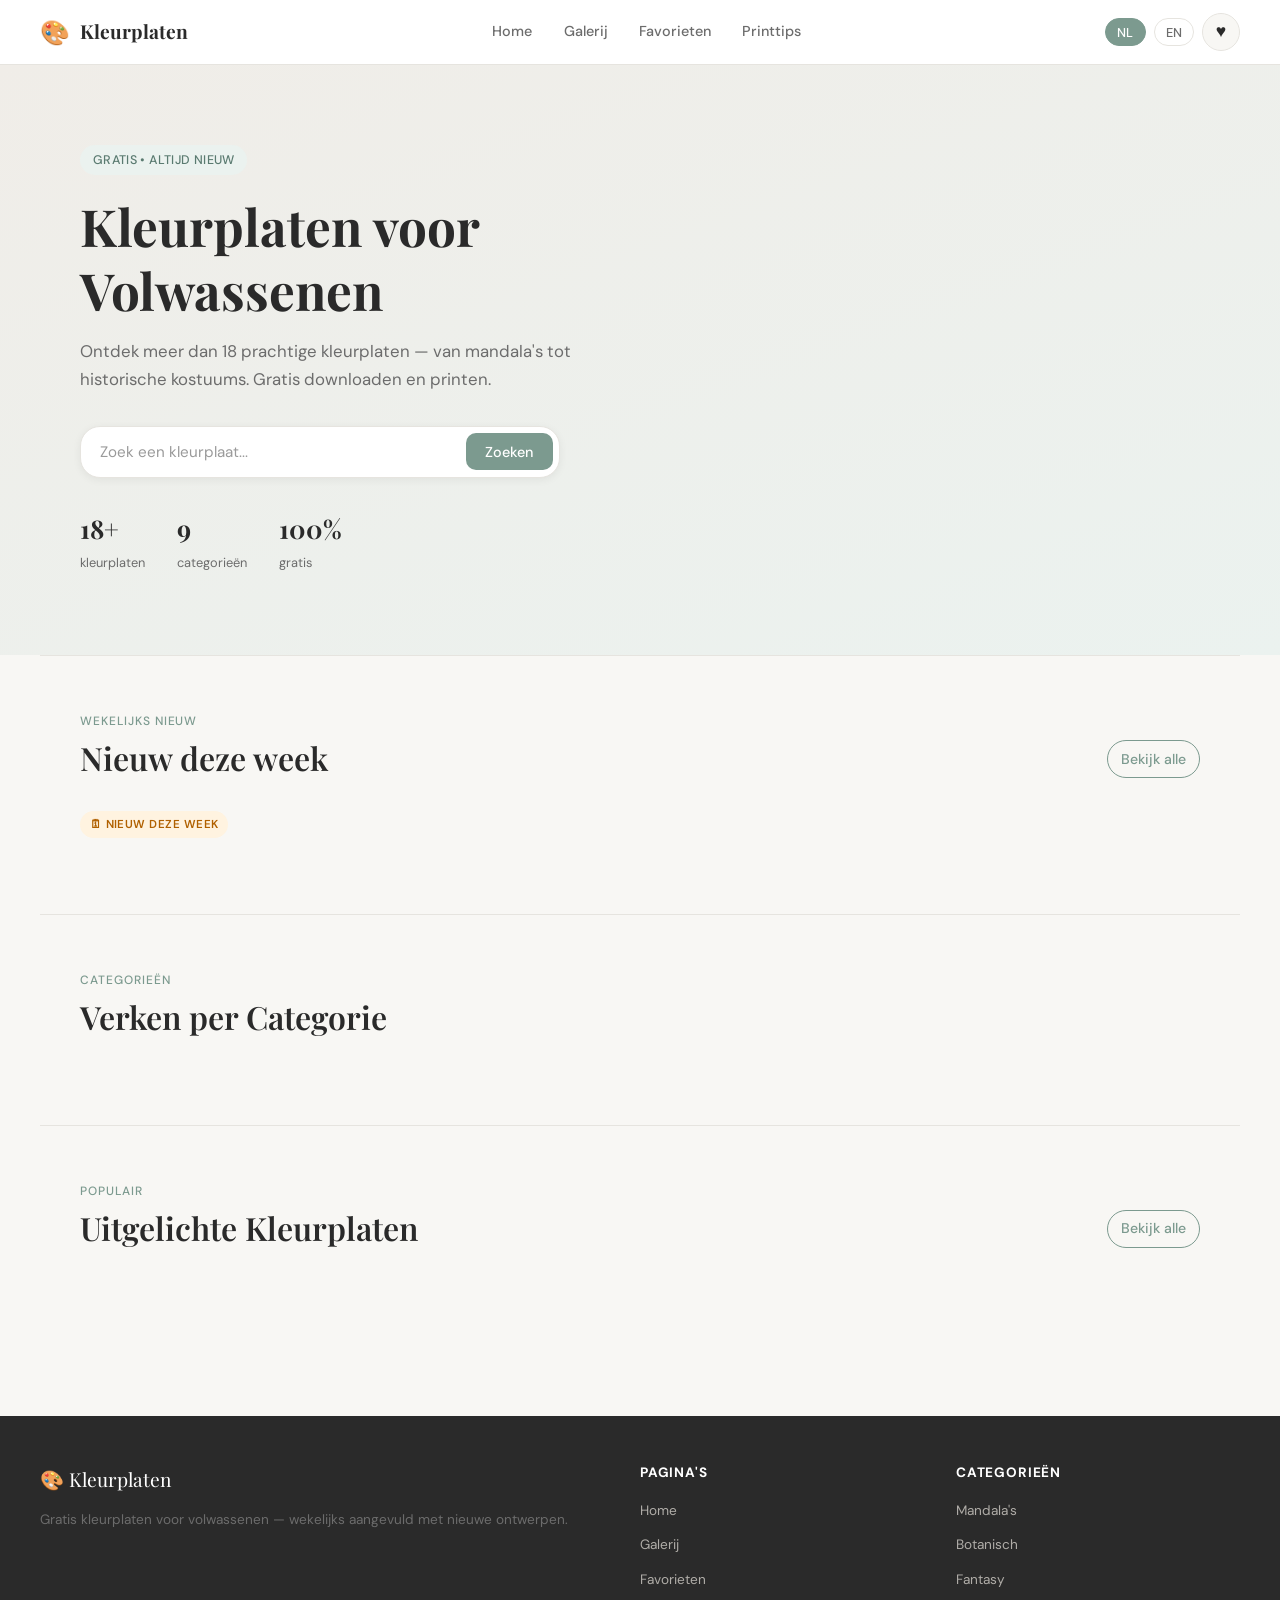
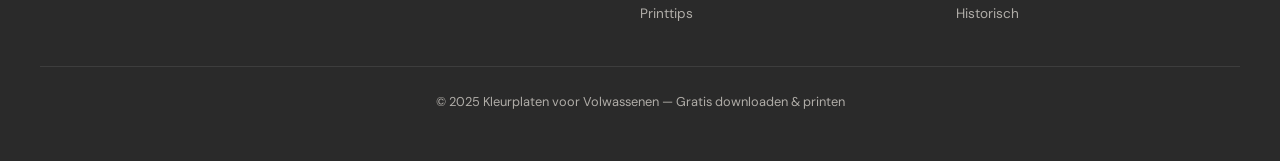
==== index.html @ 1e4259ff "Initial commit: gratis kleurplaten website voor volwassenen 18 kleurplaten in 9 categorieen, zoek + " ====
<!DOCTYPE html>
<html lang="nl">
<head>
  <meta charset="UTF-8"/>
  <meta name="viewport" content="width=device-width, initial-scale=1.0"/>
  <meta name="description" content="Gratis kleurplaten voor volwassenen — mandala's, botanisch, fantasy, pin-up, historische kostuums en meer. Wekelijks nieuw."/>
  <title>Kleurplaten voor Volwassenen — Gratis</title>
  <link rel="stylesheet" href="css/style.css"/>
  <link rel="icon" href="data:image/svg+xml,<svg xmlns='http://www.w3.org/2000/svg' viewBox='0 0 32 32'><text y='26' font-size='26'>🎨</text></svg>"/>
</head>
<body>

<!-- Navigation -->
<nav class="nav">
  <div class="nav-inner">
    <a href="index.html" class="nav-logo">
      <span class="nav-logo-icon">🎨</span>
      Kleurplaten
    </a>
    <ul class="nav-links">
      <li><a href="index.html"     data-i18n="nav_home">Home</a></li>
      <li><a href="galerij.html"   data-i18n="nav_gallery">Galerij</a></li>
      <li><a href="favorieten.html" data-i18n="nav_favorites">Favorieten</a></li>
      <li><a href="tips.html"      data-i18n="nav_tips">Printtips</a></li>
    </ul>
    <div class="nav-right">
      <button class="lang-btn" data-lang="nl">NL</button>
      <button class="lang-btn" data-lang="en">EN</button>
      <a href="favorieten.html" class="nav-fav-btn" title="Favorieten">
        ♥ <span class="fav-count hidden">0</span>
      </a>
    </div>
  </div>
</nav>

<!-- Hero -->
<section style="background:linear-gradient(160deg,#F0EDE8 0%,#EBF2EF 100%); overflow:hidden;">
  <div class="hero">
    <div class="hero-text">
      <span class="hero-badge" data-i18n="hero_badge">Gratis • Altijd nieuw</span>
      <h1 data-i18n="hero_title">Kleurplaten voor Volwassenen</h1>
      <p data-i18n="hero_sub">Ontdek meer dan 18 prachtige kleurplaten — van mandala's tot historische kostuums. Gratis downloaden en printen.</p>
      <div class="hero-search">
        <input id="hero-search-input" type="text" data-i18n="hero_search_ph" data-i18n-attr="placeholder" placeholder="Zoek een kleurplaat..."/>
        <button class="btn-search" id="hero-search-btn" data-i18n="hero_btn">Zoeken</button>
      </div>
      <div class="hero-stats">
        <div>
          <span class="hero-stat-num" data-i18n="pages_count">18+</span>
          <span class="hero-stat-label" data-i18n="stat_pages">kleurplaten</span>
        </div>
        <div>
          <span class="hero-stat-num" data-i18n="cats_count">9</span>
          <span class="hero-stat-label" data-i18n="stat_cats">categorieën</span>
        </div>
        <div>
          <span class="hero-stat-num" data-i18n="free_label">100%</span>
          <span class="hero-stat-label" data-i18n="stat_free">gratis</span>
        </div>
      </div>
    </div>
    <div class="hero-art" id="hero-art"></div>
  </div>
</section>

<hr class="divider"/>

<!-- Nieuw deze week -->
<div class="section">
  <div class="section-header">
    <div>
      <p class="section-tag" data-i18n="new_week_tag">Wekelijks Nieuw</p>
      <h2 data-i18n="new_week_title">Nieuw deze week</h2>
    </div>
    <a href="galerij.html" class="see-all" data-i18n="see_all">Bekijk alle</a>
  </div>
  <span class="week-badge" data-i18n="weekly_badge">🗓 Nieuw deze week</span>
  <div style="margin-top:1.2rem;" class="cards-grid" id="new-grid"></div>
</div>

<hr class="divider"/>

<!-- Categorieën -->
<div class="section">
  <div class="section-header">
    <div>
      <p class="section-tag" data-i18n="cat_tag">Categorieën</p>
      <h2 data-i18n="cat_title">Verken per Categorie</h2>
    </div>
  </div>
  <div class="category-grid" id="cat-grid"></div>
</div>

<hr class="divider"/>

<!-- Uitgelicht -->
<div class="section">
  <div class="section-header">
    <div>
      <p class="section-tag" data-i18n="featured_tag">Populair</p>
      <h2 data-i18n="featured_title">Uitgelichte Kleurplaten</h2>
    </div>
    <a href="galerij.html" class="see-all" data-i18n="see_all">Bekijk alle</a>
  </div>
  <div class="cards-grid" id="featured-grid"></div>
</div>

<!-- Footer -->
<footer class="footer">
  <div class="footer-inner">
    <div>
      <div class="footer-brand">🎨 Kleurplaten</div>
      <p data-i18n="footer_desc">Gratis kleurplaten voor volwassenen — wekelijks aangevuld met nieuwe ontwerpen.</p>
    </div>
    <div>
      <h4 data-i18n="footer_pages">Pagina's</h4>
      <ul>
        <li><a href="index.html"      data-i18n="nav_home">Home</a></li>
        <li><a href="galerij.html"    data-i18n="nav_gallery">Galerij</a></li>
        <li><a href="favorieten.html" data-i18n="nav_favorites">Favorieten</a></li>
        <li><a href="tips.html"       data-i18n="nav_tips">Printtips</a></li>
      </ul>
    </div>
    <div>
      <h4 data-i18n="footer_cats">Categorieën</h4>
      <ul>
        <li><a href="galerij.html?cat=mandala">Mandala's</a></li>
        <li><a href="galerij.html?cat=botanisch">Botanisch</a></li>
        <li><a href="galerij.html?cat=fantasy">Fantasy</a></li>
        <li><a href="galerij.html?cat=historisch">Historisch</a></li>
      </ul>
    </div>
  </div>
  <div class="footer-bottom">© 2025 Kleurplaten voor Volwassenen — Gratis downloaden & printen</div>
</footer>

<script src="js/data.js"></script>
<script src="js/i18n.js"></script>
<script src="js/app.js"></script>
</body>
</html>
---- css/style.css ----
@import url('https://fonts.googleapis.com/css2?family=Playfair+Display:wght@400;600;700&family=DM+Sans:wght@300;400;500&display=swap');

/* ── Design tokens ── */
:root {
  --bg:          #F8F7F4;
  --bg-card:     #FFFFFF;
  --bg-nav:      #FFFFFFEE;
  --text:        #2A2A2A;
  --text-muted:  #6C6C6C;
  --text-light:  #9A9A9A;
  --accent:      #7C9A8F;
  --accent-dark: #5A7A70;
  --accent-bg:   #EBF2EF;
  --border:      #E6E4DF;
  --shadow-sm:   0 2px 8px rgba(0,0,0,0.06);
  --shadow-md:   0 6px 20px rgba(0,0,0,0.10);
  --shadow-lg:   0 12px 40px rgba(0,0,0,0.14);
  --radius-sm:   8px;
  --radius:      14px;
  --radius-lg:   20px;
  --font-h:      'Playfair Display', Georgia, serif;
  --font-b:      'DM Sans', -apple-system, sans-serif;
  --transition:  all 0.22s ease;
}

/* ── Reset ── */
*, *::before, *::after { box-sizing: border-box; margin: 0; padding: 0; }
html { scroll-behavior: smooth; }
body {
  font-family: var(--font-b);
  background: var(--bg);
  color: var(--text);
  line-height: 1.65;
  font-size: 16px;
}
img, svg { display: block; max-width: 100%; }
a { color: inherit; text-decoration: none; }
button { cursor: pointer; font-family: var(--font-b); border: none; background: none; }
ul { list-style: none; }

/* ── Typography ── */
h1,h2,h3,h4 { font-family: var(--font-h); line-height: 1.25; color: var(--text); }
h1 { font-size: clamp(2rem, 5vw, 3.2rem); font-weight: 700; }
h2 { font-size: clamp(1.4rem, 3vw, 2rem); font-weight: 600; }
h3 { font-size: 1.15rem; font-weight: 600; }
p  { color: var(--text-muted); }

/* ── Navigation ── */
.nav {
  position: sticky; top: 0; z-index: 100;
  background: var(--bg-nav);
  backdrop-filter: blur(12px);
  border-bottom: 1px solid var(--border);
  padding: 0 clamp(1rem, 4vw, 2.5rem);
}
.nav-inner {
  max-width: 1200px; margin: 0 auto;
  display: flex; align-items: center; justify-content: space-between;
  height: 64px; gap: 1rem;
}
.nav-logo {
  display: flex; align-items: center; gap: 10px;
  font-family: var(--font-h); font-size: 1.2rem; font-weight: 700;
  color: var(--text); white-space: nowrap;
}
.nav-logo-icon { font-size: 1.5rem; }
.nav-links {
  display: flex; align-items: center; gap: 0.25rem;
}
.nav-links a {
  padding: 0.4rem 0.85rem;
  border-radius: var(--radius-sm);
  font-size: 0.9rem; font-weight: 500; color: var(--text-muted);
  transition: var(--transition);
}
.nav-links a:hover, .nav-links a.active {
  background: var(--accent-bg); color: var(--accent-dark);
}
.nav-right { display: flex; align-items: center; gap: 0.5rem; }
.lang-btn {
  padding: 0.3rem 0.7rem;
  border: 1px solid var(--border);
  border-radius: 20px;
  font-size: 0.8rem; font-weight: 500;
  color: var(--text-muted);
  transition: var(--transition);
}
.lang-btn:hover, .lang-btn.active {
  background: var(--accent); color: white; border-color: var(--accent);
}
.nav-fav-btn {
  position: relative;
  width: 38px; height: 38px;
  border-radius: 50%;
  background: var(--bg);
  border: 1px solid var(--border);
  display: flex; align-items: center; justify-content: center;
  font-size: 1.1rem; transition: var(--transition);
}
.nav-fav-btn:hover { background: var(--accent-bg); }
.fav-count {
  position: absolute; top: -4px; right: -4px;
  background: var(--accent); color: white;
  font-size: 0.65rem; font-weight: 700;
  width: 18px; height: 18px; border-radius: 50%;
  display: flex; align-items: center; justify-content: center;
}
.fav-count.hidden { display: none; }

/* ── Hero ── */
.hero {
  padding: clamp(3rem, 8vw, 5rem) clamp(1rem, 4vw, 2.5rem);
  max-width: 1200px; margin: 0 auto;
  display: grid; grid-template-columns: 1fr 1fr;
  gap: 2rem; align-items: center;
}
.hero-text { max-width: 520px; }
.hero-badge {
  display: inline-block;
  background: var(--accent-bg); color: var(--accent-dark);
  font-size: 0.78rem; font-weight: 500;
  padding: 0.3rem 0.8rem; border-radius: 20px;
  margin-bottom: 1.2rem; letter-spacing: 0.03em; text-transform: uppercase;
}
.hero h1 { margin-bottom: 1rem; }
.hero p { font-size: 1.05rem; margin-bottom: 2rem; }
.hero-search {
  display: flex; gap: 0.5rem;
  background: white; border: 1.5px solid var(--border);
  border-radius: var(--radius-lg);
  padding: 0.4rem 0.4rem 0.4rem 1.2rem;
  box-shadow: var(--shadow-sm);
  max-width: 480px;
}
.hero-search input {
  flex: 1; border: none; outline: none; background: transparent;
  font-family: var(--font-b); font-size: 0.95rem; color: var(--text);
}
.hero-search input::placeholder { color: var(--text-light); }
.btn-search {
  background: var(--accent); color: white;
  padding: 0.6rem 1.2rem; border-radius: 10px;
  font-size: 0.9rem; font-weight: 500;
  transition: var(--transition);
}
.btn-search:hover { background: var(--accent-dark); }
.hero-stats { display: flex; gap: 2rem; margin-top: 1.8rem; }
.hero-stat-num { font-family: var(--font-h); font-size: 1.6rem; font-weight: 700; color: var(--text); display: block; }
.hero-stat-label { font-size: 0.8rem; color: var(--text-muted); }
.hero-art {
  display: grid; grid-template-columns: repeat(3, 1fr); gap: 0.75rem;
}
.hero-art-card {
  background: white; border-radius: var(--radius);
  overflow: hidden; box-shadow: var(--shadow-sm);
  transition: var(--transition);
  border: 1px solid var(--border);
}
.hero-art-card:hover { transform: translateY(-3px); box-shadow: var(--shadow-md); }
.hero-art-card svg { width: 100%; height: auto; }
.hero-art-card:nth-child(2) { transform: translateY(12px); }
.hero-art-card:nth-child(2):hover { transform: translateY(9px); }

/* ── Section wrapper ── */
.section {
  padding: clamp(2rem, 5vw, 3.5rem) clamp(1rem, 4vw, 2.5rem);
  max-width: 1200px; margin: 0 auto;
}
.section-header {
  display: flex; align-items: flex-end; justify-content: space-between;
  margin-bottom: 2rem; gap: 1rem;
}
.section-header h2 { margin: 0; }
.section-tag {
  font-size: 0.75rem; text-transform: uppercase; letter-spacing: 0.08em;
  color: var(--accent); font-weight: 500; margin-bottom: 0.4rem;
}
.see-all {
  font-size: 0.88rem; color: var(--accent); font-weight: 500;
  padding: 0.4rem 0.8rem; border: 1px solid var(--accent);
  border-radius: 20px; transition: var(--transition); white-space: nowrap;
}
.see-all:hover { background: var(--accent); color: white; }
.divider {
  border: none; border-top: 1px solid var(--border);
  margin: 0 clamp(1rem, 4vw, 2.5rem);
}

/* ── Cards grid ── */
.cards-grid {
  display: grid;
  grid-template-columns: repeat(auto-fill, minmax(240px, 1fr));
  gap: 1.5rem;
}
.cards-grid-sm {
  grid-template-columns: repeat(auto-fill, minmax(200px, 1fr));
}

/* ── Coloring page card ── */
.card {
  background: var(--bg-card);
  border-radius: var(--radius);
  border: 1px solid var(--border);
  overflow: hidden;
  box-shadow: var(--shadow-sm);
  transition: var(--transition);
  display: flex; flex-direction: column;
}
.card:hover { transform: translateY(-4px); box-shadow: var(--shadow-md); }
.card-thumb {
  position: relative;
  aspect-ratio: 3/4;
  overflow: hidden;
  background: #F5F5F2;
}
.card-thumb svg {
  width: 100%; height: 100%;
  object-fit: contain;
}
.card-thumb img {
  width: 100%; height: 100%;
  object-fit: cover; transition: transform 0.3s ease;
}
.card:hover .card-thumb img { transform: scale(1.04); }
.card-new-badge {
  position: absolute; top: 10px; left: 10px;
  background: var(--accent); color: white;
  font-size: 0.68rem; font-weight: 600; text-transform: uppercase;
  padding: 0.2rem 0.55rem; border-radius: 20px; letter-spacing: 0.04em;
}
.card-fav-btn {
  position: absolute; top: 8px; right: 8px;
  width: 34px; height: 34px;
  background: white; border-radius: 50%;
  display: flex; align-items: center; justify-content: center;
  font-size: 1rem; box-shadow: var(--shadow-sm);
  transition: var(--transition);
  border: 1px solid var(--border);
}
.card-fav-btn:hover { transform: scale(1.15); }
.card-fav-btn.active { background: #FFF0F0; border-color: #F0A0A0; }
.card-fav-btn.active span { filter: none; }
.card-body { padding: 1rem 1.1rem 1.1rem; flex: 1; display: flex; flex-direction: column; gap: 0.5rem; }
.card-category {
  display: inline-block;
  font-size: 0.72rem; font-weight: 500; text-transform: uppercase; letter-spacing: 0.05em;
  padding: 0.2rem 0.6rem; border-radius: 20px;
  background: var(--accent-bg); color: var(--accent-dark);
}
.card h3 {
  font-size: 1rem; font-family: var(--font-h); font-weight: 600;
  line-height: 1.3; color: var(--text);
}
.card-desc {
  font-size: 0.82rem; color: var(--text-muted); line-height: 1.5;
  flex: 1;
}
.card-difficulty {
  display: flex; align-items: center; gap: 4px;
  font-size: 0.75rem; color: var(--text-light);
}
.card-difficulty-dots { display: flex; gap: 3px; }
.card-difficulty-dot {
  width: 6px; height: 6px; border-radius: 50%;
  background: var(--border);
}
.card-difficulty-dot.filled { background: var(--accent); }
.card-actions { display: flex; gap: 0.5rem; margin-top: 0.6rem; }
.btn-download {
  flex: 1; background: var(--accent); color: white;
  padding: 0.55rem 0.8rem; border-radius: var(--radius-sm);
  font-size: 0.85rem; font-weight: 500;
  transition: var(--transition); text-align: center;
  display: flex; align-items: center; justify-content: center; gap: 0.4rem;
}
.btn-download:hover { background: var(--accent-dark); }
.btn-print {
  background: var(--bg); border: 1px solid var(--border);
  padding: 0.55rem 0.7rem; border-radius: var(--radius-sm);
  font-size: 0.9rem; transition: var(--transition);
}
.btn-print:hover { background: var(--accent-bg); }

/* Category badge color overrides */
.cat-mandala    { background: #EDE9F4; color: #6B5EA0; }
.cat-botanisch  { background: #EAF2E8; color: #4A8040; }
.cat-fantasy    { background: #E8EEF6; color: #3A5A90; }
.cat-dieren     { background: #F4EDE8; color: #8B5A3A; }
.cat-seizoen    { background: #F6F0E0; color: #8B7020; }
.cat-geometrisch{ background: #E8F0F4; color: #2A6080; }
.cat-sprookjes  { background: #F4E8F0; color: #8B3A70; }
.cat-pinup      { background: #F6E8E8; color: #903A3A; }
.cat-historisch { background: #EEE8E0; color: #6B5030; }

/* ── Category cards ── */
.category-grid {
  display: grid;
  grid-template-columns: repeat(auto-fill, minmax(180px, 1fr));
  gap: 1rem;
}
.category-card {
  background: var(--bg-card);
  border: 1px solid var(--border);
  border-radius: var(--radius);
  padding: 1.5rem 1rem 1.2rem;
  text-align: center;
  cursor: pointer;
  transition: var(--transition);
  box-shadow: var(--shadow-sm);
  text-decoration: none; color: inherit;
}
.category-card:hover {
  transform: translateY(-4px);
  box-shadow: var(--shadow-md);
  border-color: var(--accent);
}
.category-icon { font-size: 2.2rem; margin-bottom: 0.7rem; }
.category-card h3 { font-size: 0.9rem; font-family: var(--font-b); font-weight: 600; margin-bottom: 0.25rem; }
.category-card p { font-size: 0.75rem; color: var(--text-muted); }

/* ── Gallery page ── */
.gallery-toolbar {
  display: flex; flex-wrap: wrap; gap: 1rem;
  align-items: center; margin-bottom: 2rem;
  padding: clamp(1rem, 4vw, 2.5rem);
  padding-bottom: 0;
  max-width: 1200px; margin-left: auto; margin-right: auto;
}
.search-box {
  display: flex; align-items: center; gap: 0.5rem;
  background: white; border: 1.5px solid var(--border);
  border-radius: var(--radius-lg);
  padding: 0.5rem 0.5rem 0.5rem 1rem;
  flex: 1; min-width: 220px; max-width: 360px;
  box-shadow: var(--shadow-sm);
}
.search-box input {
  flex: 1; border: none; outline: none; background: transparent;
  font-family: var(--font-b); font-size: 0.95rem; color: var(--text);
}
.search-icon { color: var(--text-light); font-size: 1rem; }
.filter-chips {
  display: flex; flex-wrap: wrap; gap: 0.4rem;
}
.chip {
  padding: 0.35rem 0.9rem;
  border: 1.5px solid var(--border);
  border-radius: 20px;
  font-size: 0.82rem; font-weight: 500;
  color: var(--text-muted);
  background: white;
  transition: var(--transition); cursor: pointer;
}
.chip:hover { border-color: var(--accent); color: var(--accent); }
.chip.active { background: var(--accent); color: white; border-color: var(--accent); }
.gallery-count {
  font-size: 0.85rem; color: var(--text-light);
  padding: 0 clamp(1rem, 4vw, 2.5rem);
  max-width: 1200px; margin: 0 auto 1rem;
}
.no-results {
  text-align: center; padding: 4rem 2rem;
  color: var(--text-muted); grid-column: 1/-1;
}
.no-results-icon { font-size: 3rem; margin-bottom: 1rem; }

/* ── Favorites page ── */
.favorites-empty {
  text-align: center; padding: 5rem 2rem;
}
.favorites-empty-icon { font-size: 4rem; margin-bottom: 1.5rem; }
.favorites-empty h2 { margin-bottom: 0.75rem; }
.favorites-empty p { margin-bottom: 1.5rem; }
.btn-primary {
  display: inline-block;
  background: var(--accent); color: white;
  padding: 0.7rem 1.5rem; border-radius: var(--radius-sm);
  font-size: 0.95rem; font-weight: 500; transition: var(--transition);
}
.btn-primary:hover { background: var(--accent-dark); }

/* ── Tips page ── */
.tips-hero {
  background: linear-gradient(135deg, var(--accent-bg) 0%, #F0EDE8 100%);
  padding: clamp(2.5rem, 6vw, 4rem) clamp(1rem, 4vw, 2.5rem);
  text-align: center;
}
.tips-hero-inner { max-width: 600px; margin: 0 auto; }
.tips-hero h1 { margin-bottom: 1rem; }
.tips-hero p { font-size: 1.05rem; }
.tips-grid {
  display: grid;
  grid-template-columns: repeat(auto-fill, minmax(300px, 1fr));
  gap: 1.5rem; margin-top: 2rem;
}
.tip-card {
  background: white; border: 1px solid var(--border);
  border-radius: var(--radius); padding: 1.6rem;
  box-shadow: var(--shadow-sm);
}
.tip-icon { font-size: 2rem; margin-bottom: 0.8rem; }
.tip-card h3 { margin-bottom: 0.6rem; }
.tip-card p { font-size: 0.88rem; line-height: 1.65; }
.tip-card ul { font-size: 0.88rem; color: var(--text-muted); padding-left: 1.2rem; margin-top: 0.6rem; }
.tip-card ul li { margin-bottom: 0.35rem; list-style: disc; }
.tools-table { width: 100%; border-collapse: collapse; margin-top: 0.8rem; font-size: 0.85rem; }
.tools-table th { text-align: left; padding: 0.5rem 0.75rem; background: var(--bg); color: var(--text-muted); font-weight: 500; font-size: 0.75rem; text-transform: uppercase; letter-spacing: 0.04em; }
.tools-table td { padding: 0.5rem 0.75rem; border-top: 1px solid var(--border); color: var(--text-muted); }

/* ── Footer ── */
.footer {
  background: #2A2A2A; color: #B0ADA8;
  padding: clamp(2rem, 4vw, 3rem) clamp(1rem, 4vw, 2.5rem);
  margin-top: 5rem;
}
.footer-inner { max-width: 1200px; margin: 0 auto; display: grid; grid-template-columns: 2fr 1fr 1fr; gap: 2rem; }
.footer-brand { font-family: var(--font-h); font-size: 1.2rem; color: white; margin-bottom: 0.75rem; display: flex; align-items: center; gap: 8px; }
.footer p { font-size: 0.85rem; line-height: 1.7; }
.footer h4 { color: white; font-size: 0.85rem; font-family: var(--font-b); text-transform: uppercase; letter-spacing: 0.06em; margin-bottom: 1rem; }
.footer ul li { margin-bottom: 0.5rem; }
.footer ul a { font-size: 0.85rem; color: #B0ADA8; transition: var(--transition); }
.footer ul a:hover { color: white; }
.footer-bottom { max-width: 1200px; margin: 2rem auto 0; padding-top: 1.5rem; border-top: 1px solid #3D3D3D; font-size: 0.8rem; text-align: center; }

/* ── Toast notification ── */
.toast {
  position: fixed; bottom: 2rem; left: 50%; transform: translateX(-50%) translateY(80px);
  background: var(--text); color: white;
  padding: 0.75rem 1.5rem; border-radius: var(--radius-sm);
  font-size: 0.88rem; font-weight: 500;
  box-shadow: var(--shadow-lg); z-index: 9999;
  transition: transform 0.3s ease, opacity 0.3s ease;
  pointer-events: none; opacity: 0;
}
.toast.show { transform: translateX(-50%) translateY(0); opacity: 1; }

/* ── Weekly badge ── */
.week-badge {
  display: inline-flex; align-items: center; gap: 0.4rem;
  background: #FFF3E0; color: #B06000;
  font-size: 0.72rem; font-weight: 600; text-transform: uppercase;
  padding: 0.25rem 0.6rem; border-radius: 20px; letter-spacing: 0.04em;
}

/* ── Responsive ── */
@media (max-width: 768px) {
  .hero { grid-template-columns: 1fr; }
  .hero-art { display: none; }
  .hero-search { max-width: 100%; }
  .hero-stats { gap: 1.2rem; }
  .footer-inner { grid-template-columns: 1fr; }
  .nav-links { display: none; }
  .mobile-menu-btn { display: flex; }
}
@media (max-width: 520px) {
  .category-grid { grid-template-columns: repeat(3, 1fr); }
}

/* ── Print ── */
@media print {
  .nav, .footer, .card-actions, .gallery-toolbar, .filter-chips { display: none !important; }
  body { background: white; }
  .card { box-shadow: none; border: 1px solid #ddd; }
}
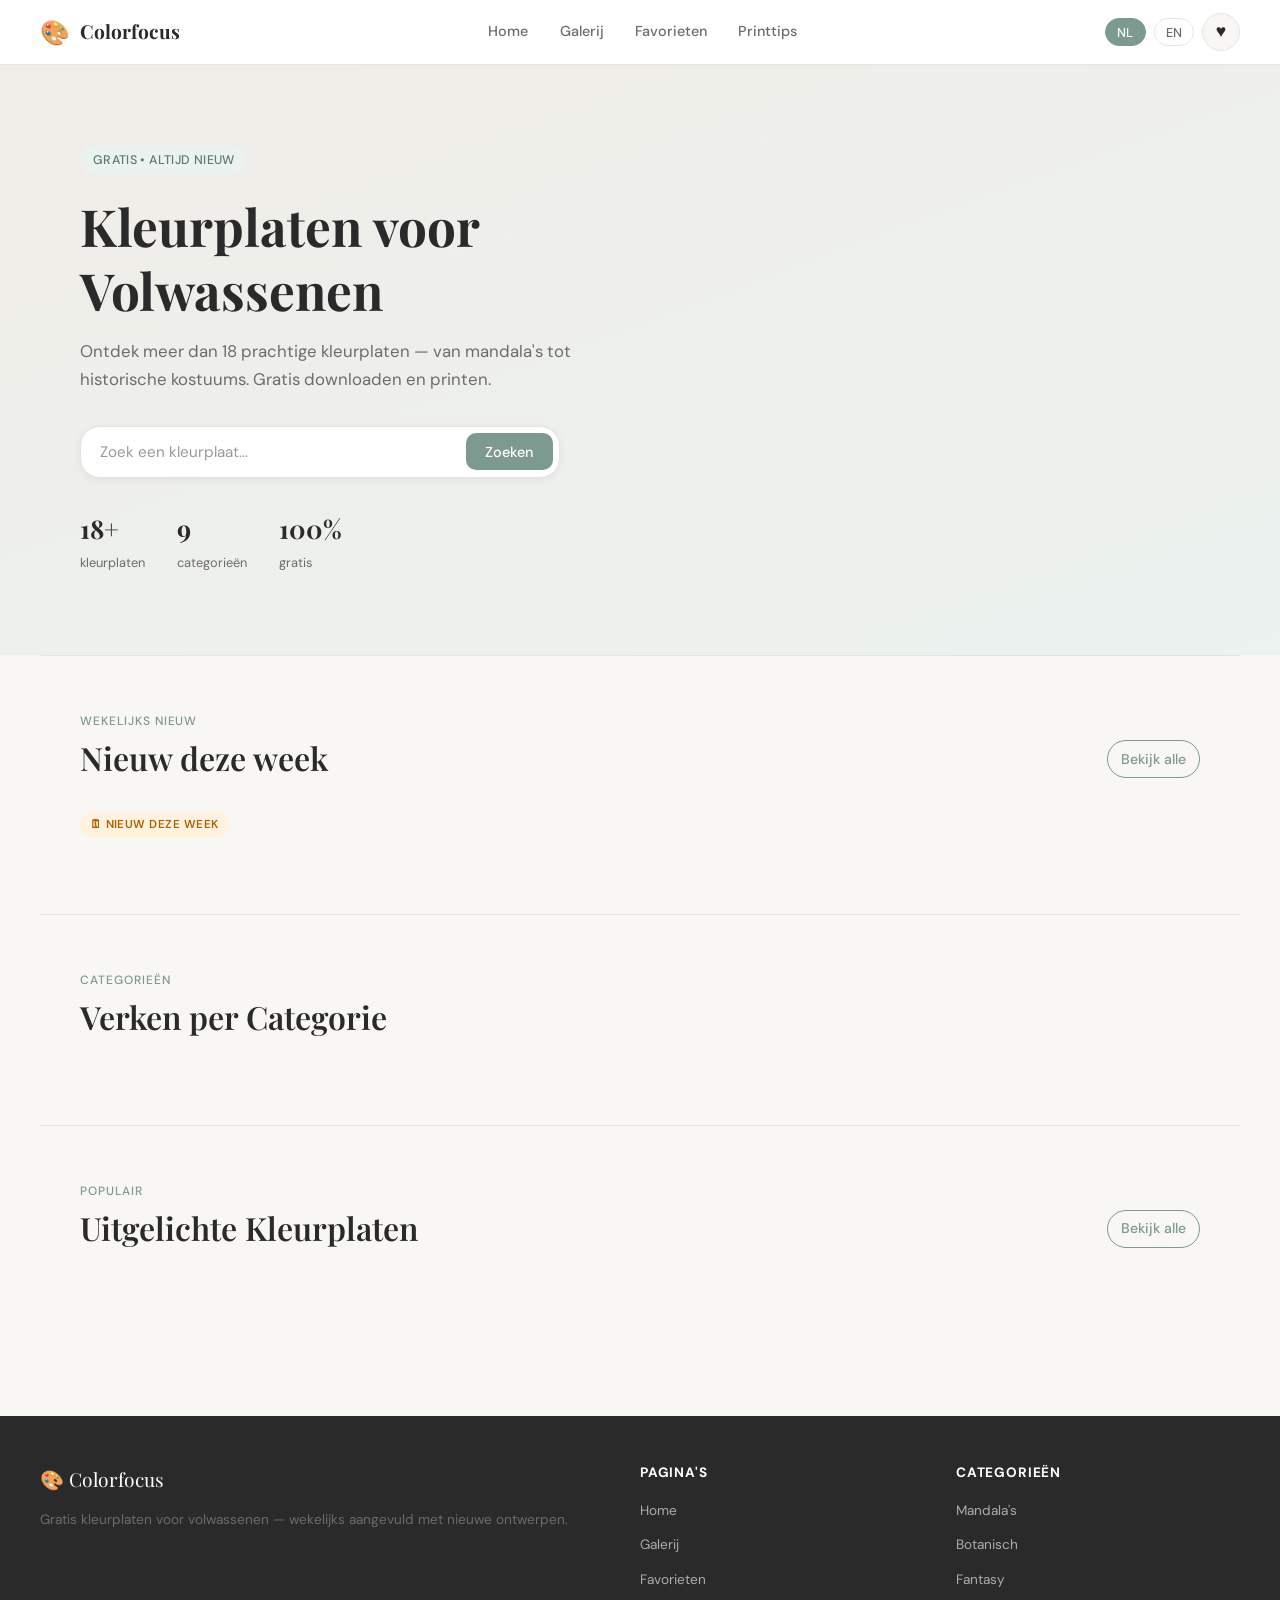
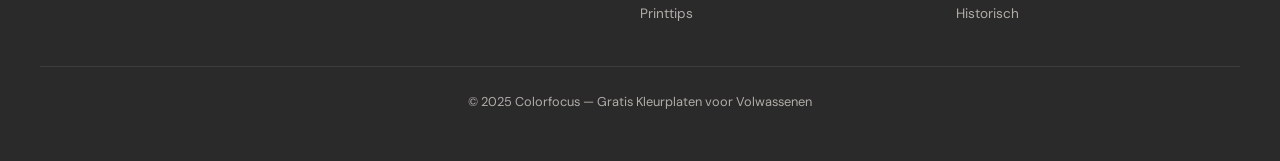
==== commit 4a0c6c16: "Rename website to Colorfocus Co-Authored-By: Claude Sonnet 4.6 <noreply@anthropic.com>" ====
--- a/index.html
+++ b/index.html
@@ -4,7 +4,7 @@
   <meta charset="UTF-8"/>
   <meta name="viewport" content="width=device-width, initial-scale=1.0"/>
   <meta name="description" content="Gratis kleurplaten voor volwassenen — mandala's, botanisch, fantasy, pin-up, historische kostuums en meer. Wekelijks nieuw."/>
-  <title>Kleurplaten voor Volwassenen — Gratis</title>
+  <title>Colorfocus — Gratis Kleurplaten voor Volwassenen</title>
   <link rel="stylesheet" href="css/style.css"/>
   <link rel="icon" href="data:image/svg+xml,<svg xmlns='http://www.w3.org/2000/svg' viewBox='0 0 32 32'><text y='26' font-size='26'>🎨</text></svg>"/>
 </head>
@@ -15,7 +15,7 @@
   <div class="nav-inner">
     <a href="index.html" class="nav-logo">
       <span class="nav-logo-icon">🎨</span>
-      Kleurplaten
+      Colorfocus
     </a>
     <ul class="nav-links">
       <li><a href="index.html"     data-i18n="nav_home">Home</a></li>
@@ -109,7 +109,7 @@
 <footer class="footer">
   <div class="footer-inner">
     <div>
-      <div class="footer-brand">🎨 Kleurplaten</div>
+      <div class="footer-brand">🎨 Colorfocus</div>
       <p data-i18n="footer_desc">Gratis kleurplaten voor volwassenen — wekelijks aangevuld met nieuwe ontwerpen.</p>
     </div>
     <div>
@@ -131,7 +131,7 @@
       </ul>
     </div>
   </div>
-  <div class="footer-bottom">© 2025 Kleurplaten voor Volwassenen — Gratis downloaden & printen</div>
+  <div class="footer-bottom">© 2025 Colorfocus — Gratis Kleurplaten voor Volwassenen</div>
 </footer>
 
 <script src="js/data.js"></script>
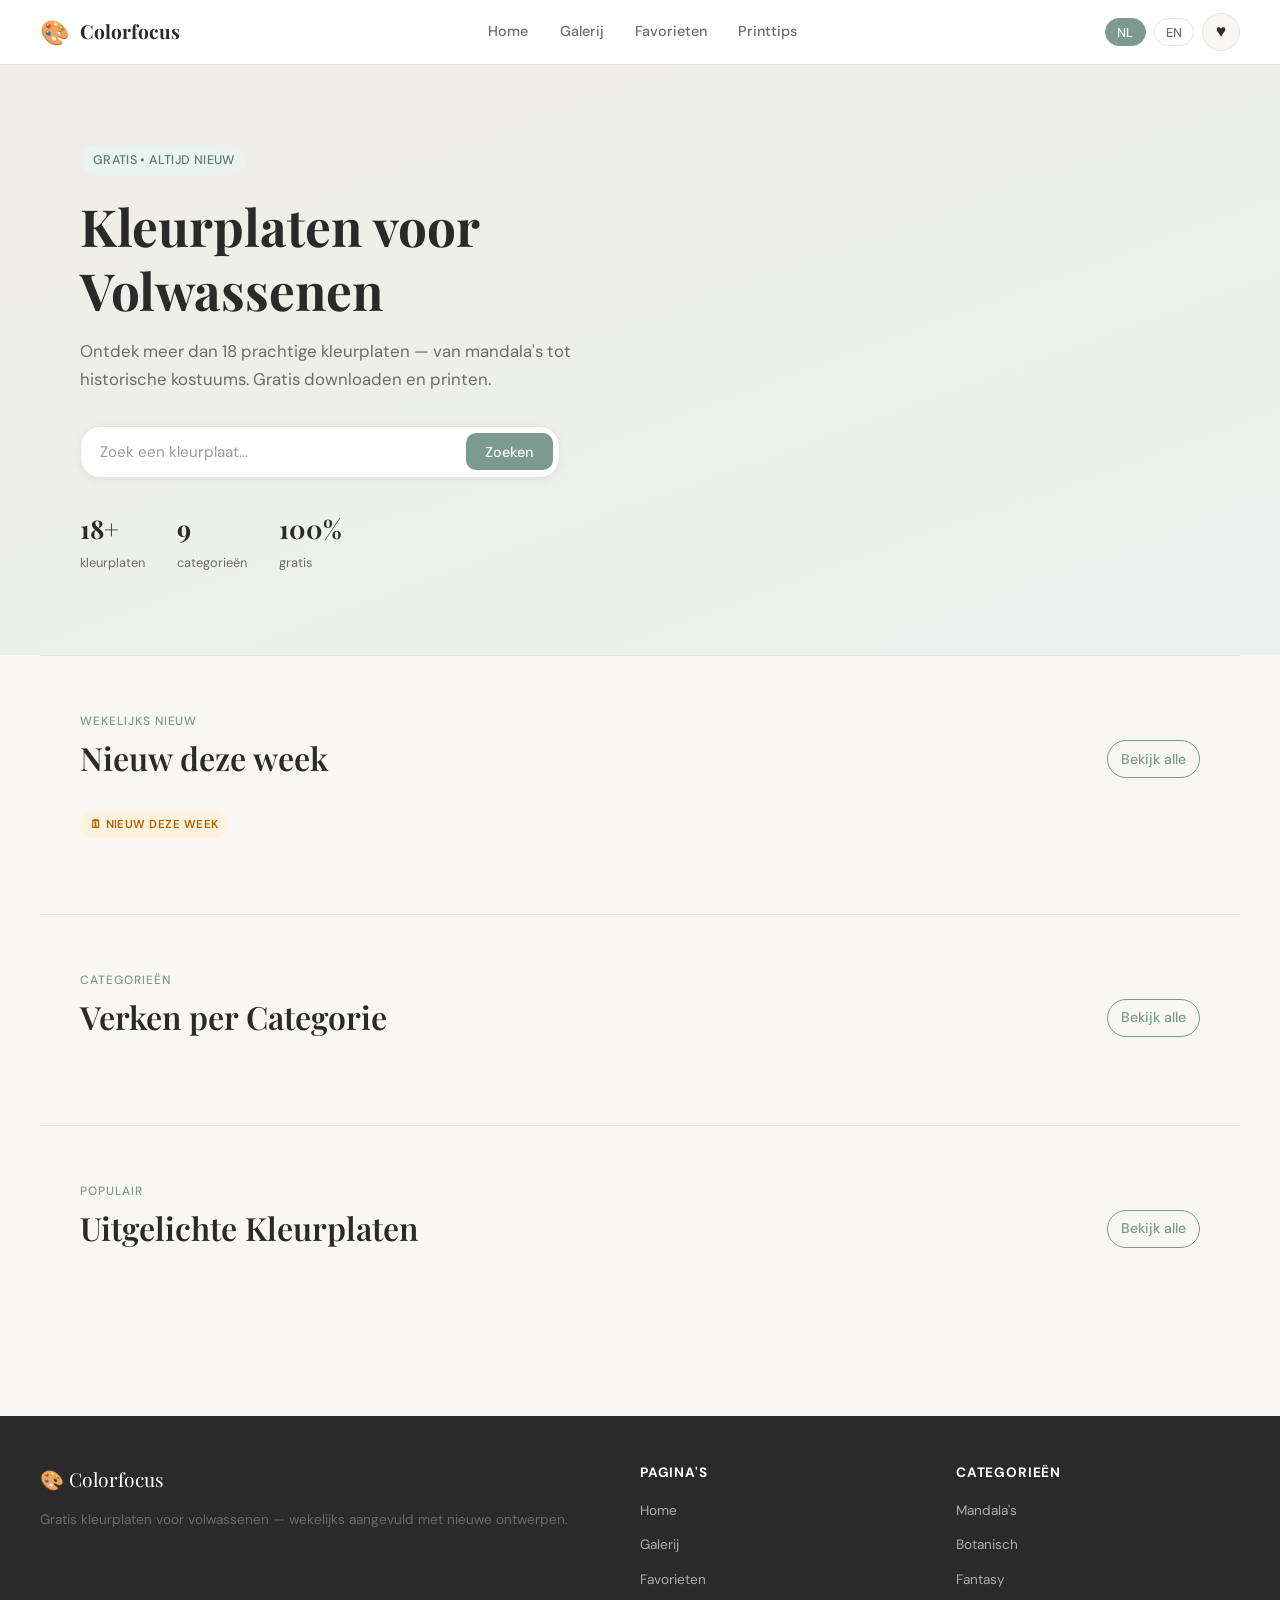
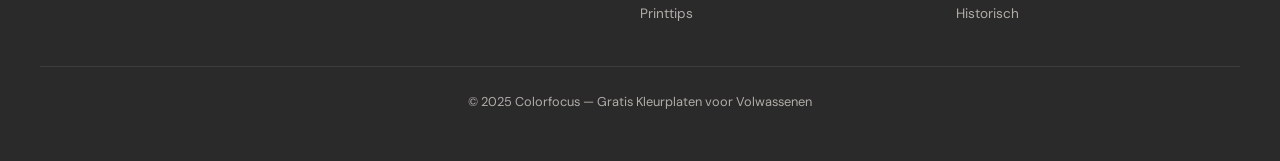
==== commit 436d9381: "Add Bekijk alle button to categories section" ====
--- a/index.html
+++ b/index.html
@@ -87,6 +87,7 @@
       <p class="section-tag" data-i18n="cat_tag">Categorieën</p>
       <h2 data-i18n="cat_title">Verken per Categorie</h2>
     </div>
+    <a href="galerij.html" class="see-all" data-i18n="see_all">Bekijk alle</a>
   </div>
   <div class="category-grid" id="cat-grid"></div>
 </div>
